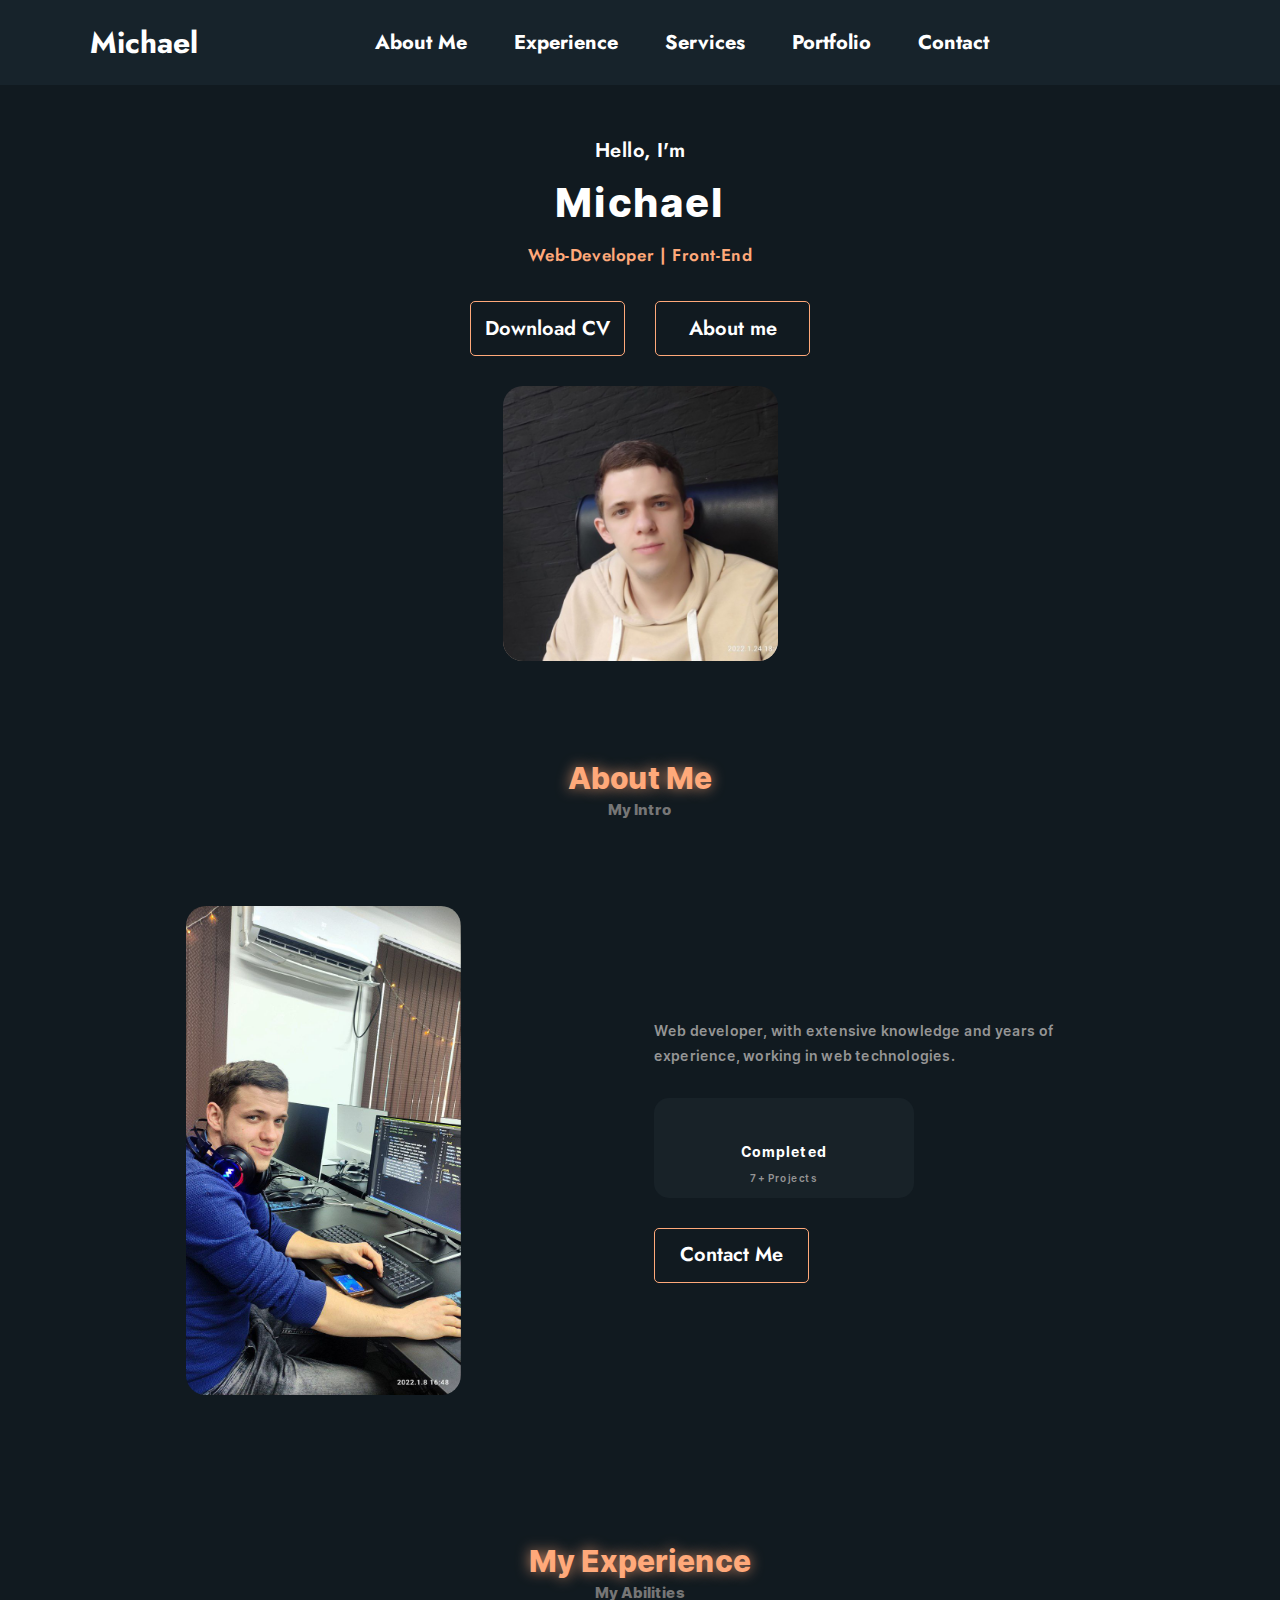
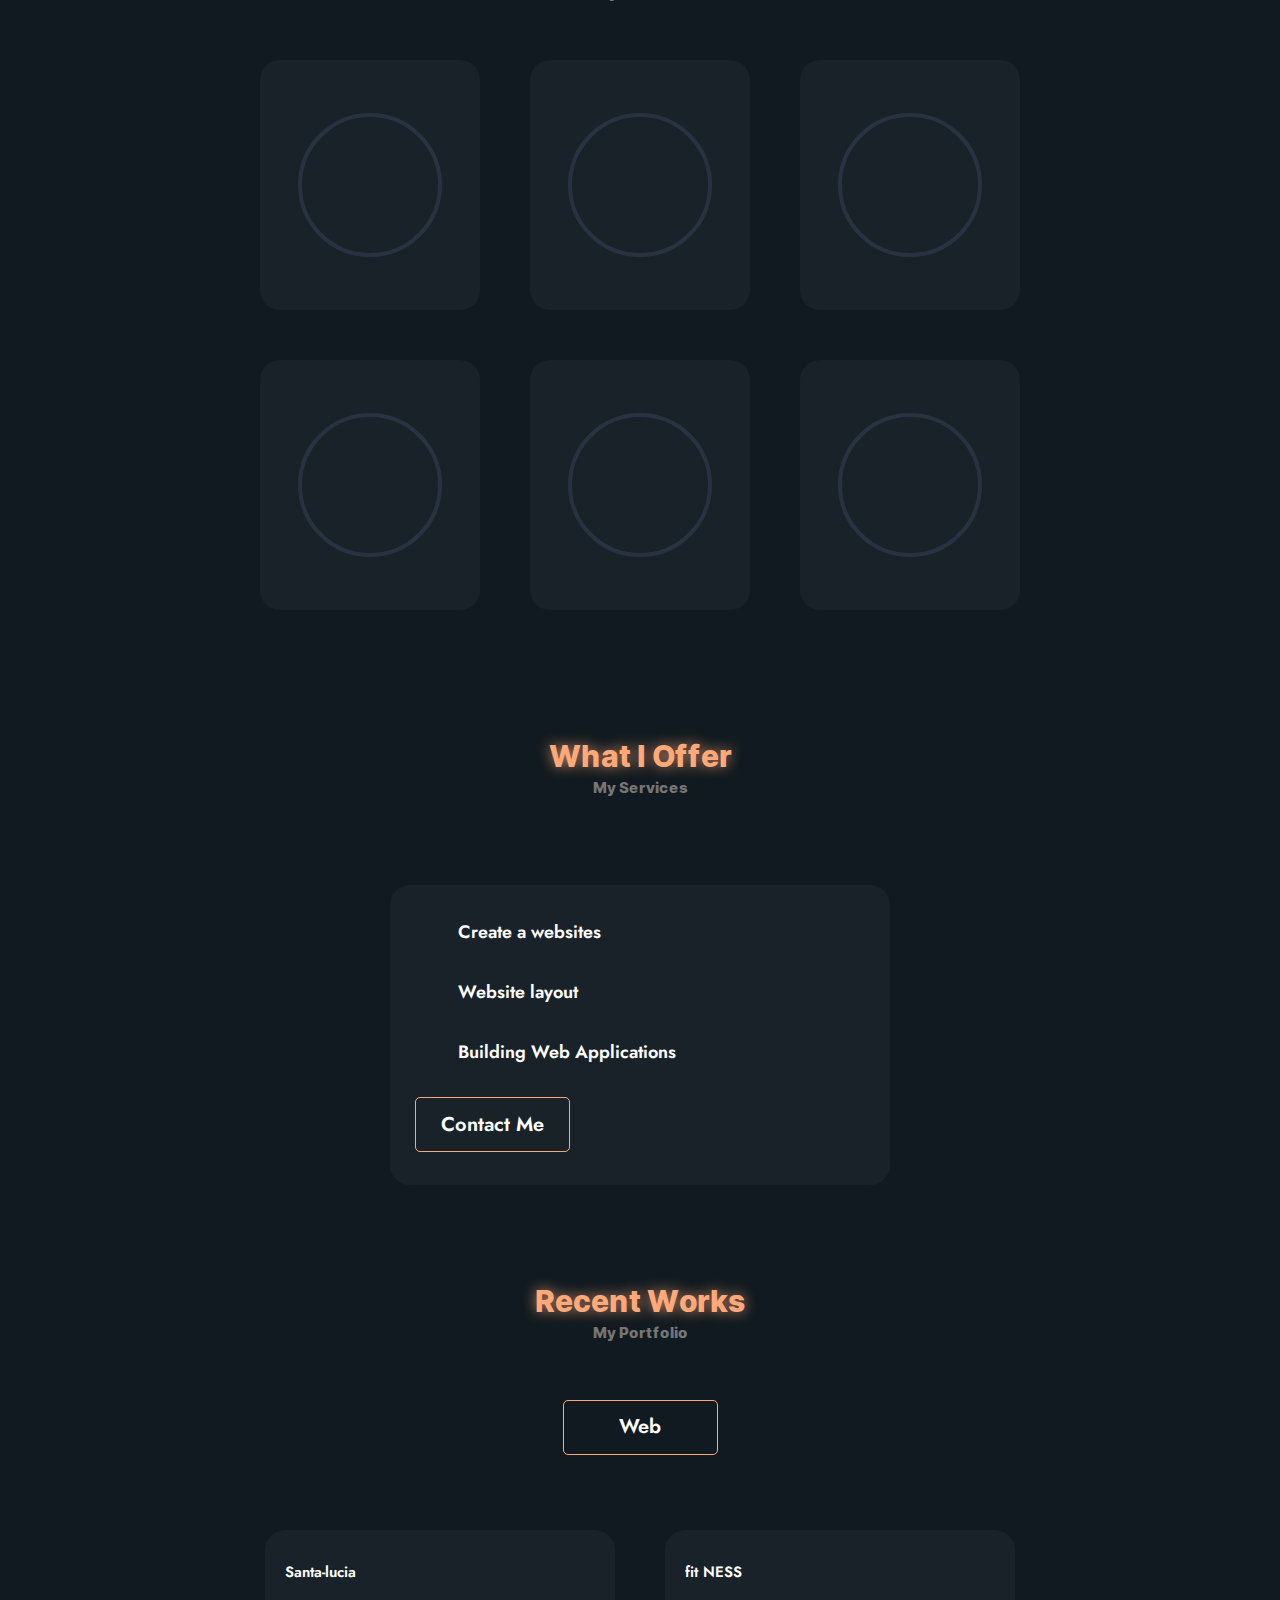
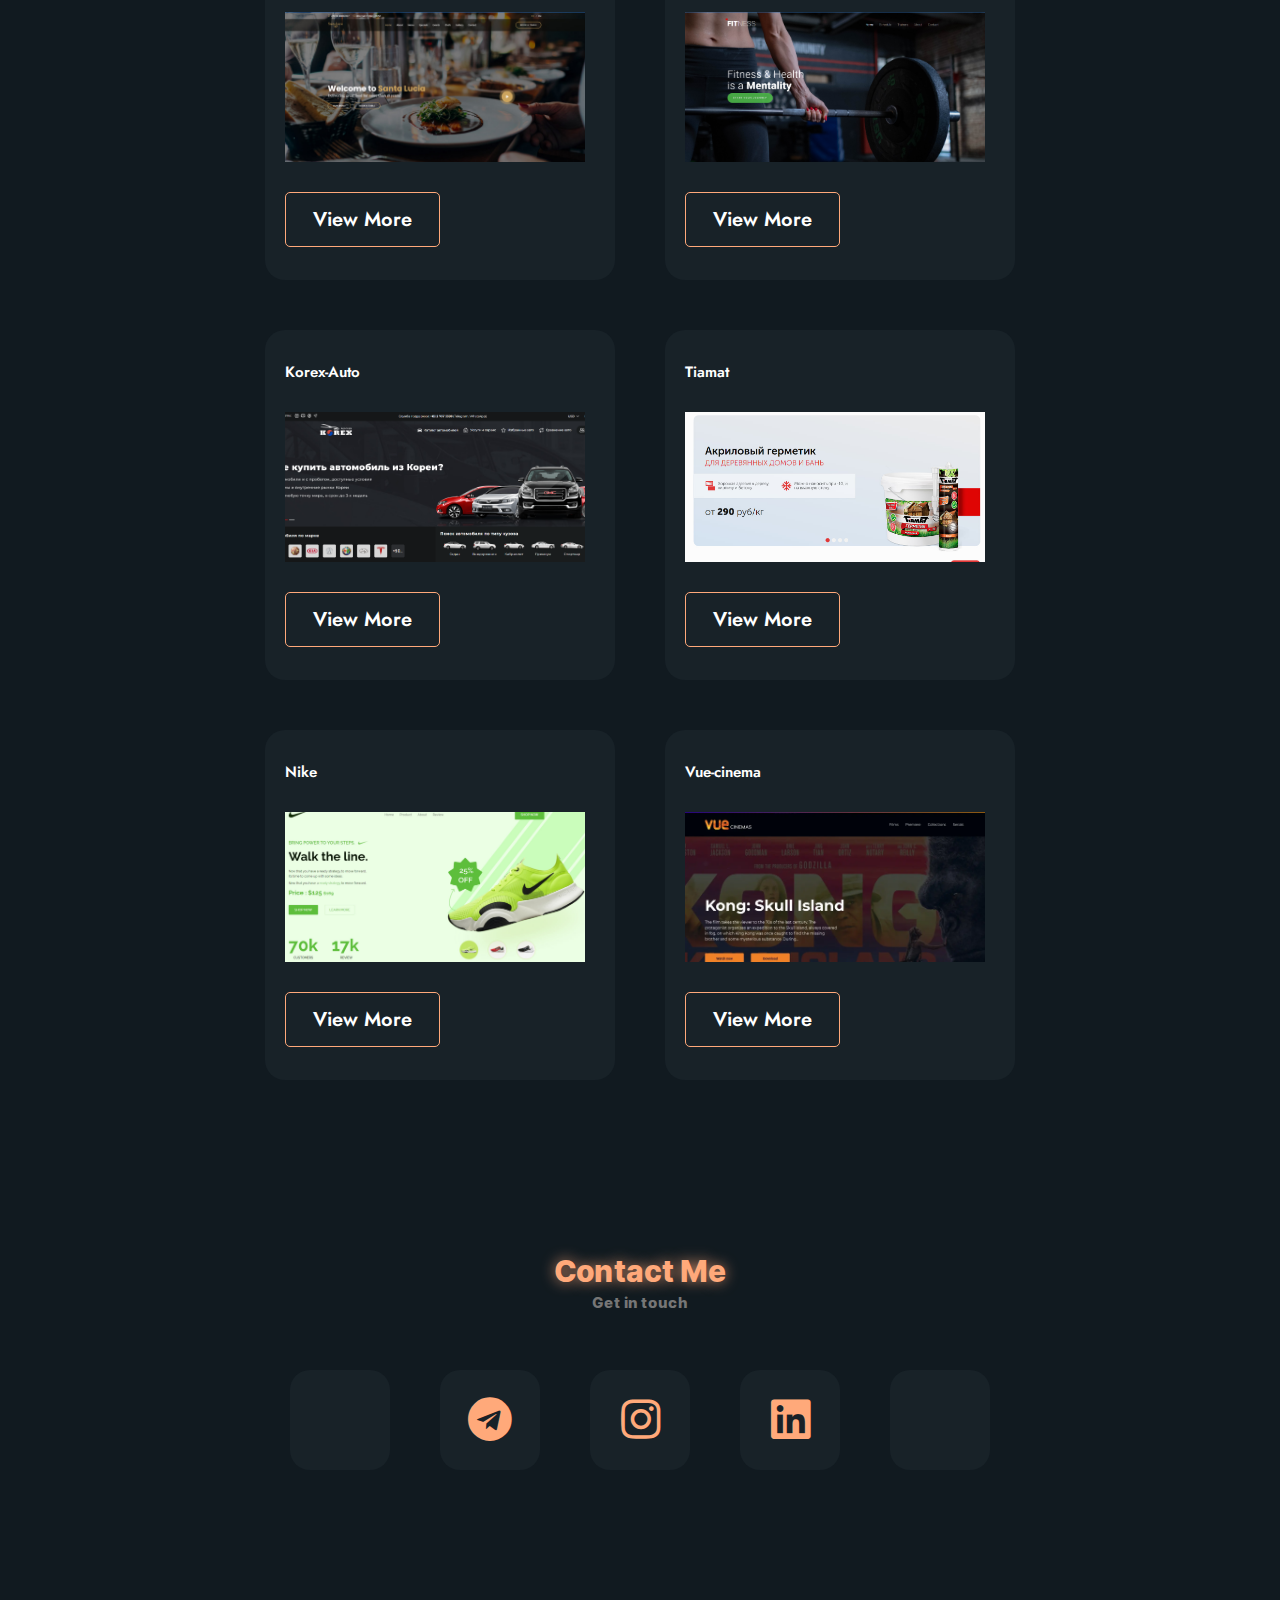
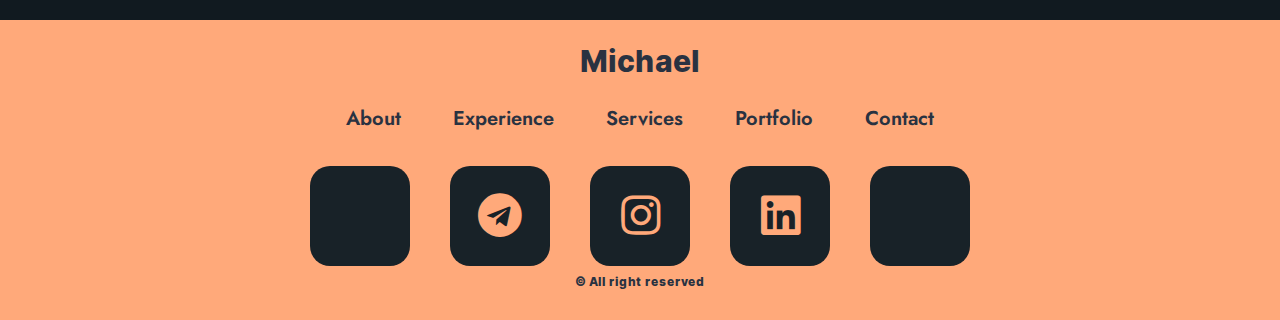
==== index.html @ 7e630e10 "first" ====
<!DOCTYPE html>
<html lang="en">

<head>
  <meta charset="UTF-8">
  <meta http-equiv="X-UA-Compatible" content="IE=edge">
  <meta name="viewport" content="width=device-width, initial-scale=1.0">
  <link rel="stylesheet" href="css/style.min.css?_v=20220903124744">
  <link rel="shortcut icon" href="./img/logo-abm-original.svg" type="image/x-icon">
  <link rel="stylesheet" href="https://pro.fontawesome.com/releases/v5.15.2/css/all.css?_v=20220903124744" />
  <title>Kudaritckiy Mikhail</title>
</head>

<body class="body ">

  <header class="header">
    <div class="header__content">
      <nav class="header__navbar container">
        <a href="#" class="header__logo-link l-name">Michael</a>
        <ul class="header__list">
          <button type="button" class="header__link about-btn">About Me</button>
          <button type="button" class="header__link experience-btn">Experience</button>
          <button type="button" class="header__link services-btn">Services</button>
          <button type="button" class="header__link portfolio-btn">Portfolio</button>
          <button type="button" class="header__link contacts-btn">Contact</button>
        </ul>
        <i class="fal fa-cog header__settings"></i>
      </nav>
      <div class="header__setting-window">
        <div class="header__setting-modal">
          <i class="fal fa-times header__setting-times"></i>
          <h3 class="title__h3">Website Settings</h3>
          <h3 class="title__h3">Language</h3>
          <div class="header__setting-language">
            <a href="./index.html" class="button setting-btn">ENG</a>
            <a href="./pages/ru.html" class="button setting-btn">RUS</a>
          </div>
        </div>
      </div>
    </div>
  </header>


  <main class="main">
    <section class="intro container" id="intro">
      <div class="intro__content">
        <p class="intro__text">Hello, I'm</p>
        <h2 class="intro__title">Michael </h2>
        <p class="intro__subtitle">Web-Developer | Front-End</p>
        <div class="intro__buttons">
          <a download href="#!" class="button">Download CV</a>
          <button class="button about-btn">About me</button>
        </div>
        <div class="intro__img">
          <picture><source srcset="./img/photo.jpg" type="image/webp"><img src="./img/photo.jpg" alt=""></picture>
        </div>
      </div>
    </section>
    <section class="about container" id="about">
      <div class="about__content">
        <div class="title">
          <h3 class="title__h3">About Me</h3>
          <p class="title__p">My Intro</p>
        </div>
        <div class="about__bottom">
          <div class="about__left">
            <picture><source srcset="./img/photo2.jpg" type="image/webp"><img src="./img/me-laptop.webp" alt=""></picture>
          </div>
          <div class="about__right">
            <p class="about__subtitle">
              Web developer, with extensive knowledge and years of experience, working in web technologies.
            </p>
            <div class="about__item">
              <i class="fal fa-briefcase about__icon"></i>
              <p class="about__text">Completed</p>
              <p class="about__text-2">7+ Projects</p>
            </div>
            <button class="button contacts-btn">Contact Me</button>
          </div>
        </div>
      </div>
    </section>
    <section class="experience container" id="experience">
      <div class="experience__content">
        <div class="title">
          <h3 class="title__h3">My Experience</h3>
          <p class="title__p">My Abilities</p>
        </div>
        <div class="experience__progressbar">
          <div class="experience__card">
            <div class="experience__procent-loading">
              <svg class="experience__procent-loading-svg">
                <circle cx="70" cy="70" r="70"></circle>
              </svg>
            </div>
            <div class="experience__procent" style="--num:90">
              <div class="experience__procent-dot"></div>
              <svg class="experience__procent-svg">
                <circle cx="70" cy="70" r="70"></circle>
                <circle cx="70" cy="70" r="70"></circle>
              </svg>
              <div class="experience__procent-num">
                <h3>95<span>%</span></h3>
                <p>HTML</p>
              </div>
            </div>
          </div>
          <div class="experience__card">
            <div class="experience__procent-loading">
              <svg class="experience__procent-loading-svg">
                <circle cx="70" cy="70" r="70"></circle>
              </svg>
            </div>
            <div class="experience__procent" style="--num:70">
              <div class="experience__procent-dot"></div>
              <svg class="experience__procent-svg">
                <circle cx="70" cy="70" r="70"></circle>
                <circle cx="70" cy="70" r="70"></circle>
              </svg>
              <div class="experience__procent-num">
                <h3>80<span>%</span></h3>
                <p>CSS</p>
              </div>
            </div>
          </div>
          <div class="experience__card">
            <div class="experience__procent-loading">
              <svg class="experience__procent-loading-svg">
                <circle cx="70" cy="70" r="70"></circle>
              </svg>
            </div>
            <div class="experience__procent" style="--num:60">
              <div class="experience__procent-dot"></div>
              <svg class="experience__procent-svg">
                <circle cx="70" cy="70" r="70"></circle>
                <circle cx="70" cy="70" r="70"></circle>
              </svg>
              <div class="experience__procent-num">
                <h3>75<span>%</span></h3>
                <p>JS</p>
              </div>
            </div>
          </div>
          <div class="experience__card">
            <div class="experience__procent-loading">
              <svg class="experience__procent-loading-svg">
                <circle cx="70" cy="70" r="70"></circle>
              </svg>
            </div>
            <div class="experience__procent" style="--num:60">
              <div class="experience__procent-dot"></div>
              <svg class="experience__procent-svg">
                <circle cx="70" cy="70" r="70"></circle>
                <circle cx="70" cy="70" r="70"></circle>
              </svg>
              <div class="experience__procent-num">
                <h3>85<span>%</span></h3>
                <p>GIT</p>
              </div>
            </div>
          </div>
          <div class="experience__card">
            <div class="experience__procent-loading">
              <svg class="experience__procent-loading-svg">
                <circle cx="70" cy="70" r="70"></circle>
              </svg>
            </div>
            <div class="experience__procent" style="--num:70">
              <div class="experience__procent-dot"></div>
              <svg class="experience__procent-svg">
                <circle cx="70" cy="70" r="70"></circle>
                <circle cx="70" cy="70" r="70"></circle>
              </svg>
              <div class="experience__procent-num">
                <h3>80<span>%</span></h3>
                <p>SASS</p>
              </div>
            </div>
          </div>
          <div class="experience__card">
            <div class="experience__procent-loading">
              <svg class="experience__procent-loading-svg">
                <circle cx="70" cy="70" r="70"></circle>
              </svg>
            </div>
            <div class="experience__procent" style="--num:60">
              <div class="experience__procent-dot"></div>
              <svg class="experience__procent-svg">
                <circle cx="70" cy="70" r="70"></circle>
                <circle cx="70" cy="70" r="70"></circle>
              </svg>
              <div class="experience__procent-num">
                <h3>70<span>%</span></h3>
                <p>VUE</p>
              </div>
            </div>
          </div>
        </div>
      </div>
    </section>
    <section class="offer container" id="offer">
      <div class="offer__content">
        <div class="title">
          <h3 class="title__h3">What I Offer</h3>
          <p class="title__p">My Services</p>
        </div>
        <div class="offer__item">
          <ul class="offer__item-link">
            <li class="offer__item-list">
              <i class="fal fa-check-double offer__item-icon"></i>
              <h3 class="offer__item-h3">Create a websites</h3>
            </li>
            <li class="offer__item-list">
              <i class="fal fa-check-double offer__item-icon"></i>
              <h3 class="offer__item-h3">Website layout</h3>
            </li>
            <li class="offer__item-list">
              <i class="fal fa-check-double offer__item-icon"></i>
              <h3 class="offer__item-h3">Building Web Applications</h3>
            </li>
          </ul>

          <button class="button contacts-btn">Contact Me</button>
        </div>
      </div>
    </section>
    <section class="portfolio container" id="portfolio">
      <div class="portfolio__content">
        <div class="title">
          <h3 class="title__h3">Recent Works</h3>
          <p class="title__p">My Portfolio</p>
        </div>
        <div class="portfolio__tab">
          <ul class="portfolio__tab-link">
            <li>
              <button type="button" class="portfolio__tab-web button">Web</button>
            </li>
          </ul>
        </div>
        <div class="portfolio__sectoion">
          <div class="portfolio__web">
            <div class="portfolio__item">
              <h3 class="portfolio__item-h3">Santa-lucia</h3>
              <picture><source srcset="./img/santa-lucia.jpg" type="image/webp"><img src="./img/santa-lucia.jpg" alt="" class="portfolio__item-img"></picture>
              <a href="https://microman92.github.io/Santa-Lucia/" target="_blank" class="button">View More</a>
            </div>
            <div class="portfolio__item">
              <h3 class="portfolio__item-h3">fit NESS</h3>
              <picture><source srcset="./img/fitnes.png" type="image/webp"><img src="./img/fitnes.png" alt="" class="portfolio__item-img"></picture>
              <a href="https://microman92.github.io/fit-nEss/" target="_blank" class="button">View More</a>
            </div>
            <div class="portfolio__item">
              <h3 class="portfolio__item-h3">Korex-Auto</h3>
              <picture><source srcset="./img/auto.png" type="image/webp"><img src="./img/auto.png" alt="" class="portfolio__item-img"></picture>
              <a href="https://microman92.github.io/Korex-Auto/" target="_blank" class="button">View More</a>
            </div>
            <div class="portfolio__item">
              <h3 class="portfolio__item-h3">Tiamat</h3>
              <picture><source srcset="./img/tiamat.jpg" type="image/webp"><img src="./img/tiamat.jpg" alt="" class="portfolio__item-img"></picture>
              <a href="https://microman92.github.io/Tiamat/" target="_blank" class="button">View More</a>
            </div>
            <div class="portfolio__item">
              <h3 class="portfolio__item-h3">Nike</h3>
              <picture><source srcset="./img/nike.jpg" type="image/webp"><img src="./img/nike.jpg" alt="" class="portfolio__item-img"></picture>
              <a href="https://microman92.github.io/nike-shoes/" target="_blank" class="button">View More</a>
            </div>
            <div class="portfolio__item">
              <h3 class="portfolio__item-h3">Vue-cinema</h3>
              <picture><source srcset="./img/vue-cinema.webp" type="image/webp"><img src="./img/vue-cinema.jpg" alt="" class="portfolio__item-img"></picture>
              <a href="https://microman92.github.io/vueee-cinemaaa/#!" target="_blank" class="button">View More</a>
            </div>
          </div>

        </div>
      </div>
    </section>
    <section class="contacts container" id="contacts">
      <div class="contacts__content">
        <div class="title">
          <h3 class="title__h3">Contact Me </h3>
          <p class="title__p">Get in touch</p>
        </div>
      </div>
      <div class="contacts__items">
        <a href="tel:+998331131333" class="contacts__item">
          <i class="fal fa-phone-alt"></i>
        </a>
        <a href="https://t.me/justFront" target="_blank" class="contacts__item">
          <i class="fab fa-telegram"></i>
        </a>
        <a href="https://www.instagram.com/m1cro_man/" target="_blank" class="contacts__item">
          <i class="fab fa-instagram"></i>
        </a>
        <a href="#!" target="_blank" class="contacts__item">
          <i class="fab fa-linkedin"></i>
        </a>
        <a href="mailto:goody-man@bk.ru" target="_blank" class="contacts__item">
          <i class="fal fa-envelope"></i>
        </a>
      </div>
    </section>
  </main>

  <footer class="footer">
    <div class="footer__content container">
      <h3 class="footer__title">Michael</h3>
      <ul class="footer__list">
        <button type="button" class="footer__link about-btn">About</button>
        <button type="button" class="footer__link experience-btn">Experience</button>
        <button type="button" class="footer__link services-btn">Services</button>
        <button type="button" class="footer__link portfolio-btn">Portfolio</button>
        <button type="button" class="footer__link contacts-btn">Contact</button>
      </ul>
      <div class="footer__items">
        <a href="tel:+998331131333" class="contacts__item">
          <i class="fal fa-phone-alt"></i>
        </a>
        <a href="https://t.me/justFront" target="_blank" class="contacts__item">
          <i class="fab fa-telegram"></i>
        </a>
        <a href="https://www.instagram.com/m1cro_man/" target="_blank" class="contacts__item">
          <i class="fab fa-instagram"></i>
        </a>
        <a href="#!" target="_blank" class="contacts__item">
          <i class="fab fa-linkedin"></i>
        </a>
        <a href="mailto:goody-man@bk.ru" target="_blank" class="contacts__item">
          <i class="fal fa-envelope"></i>
        </a>
      </div>
      <p class="footer__creator">© All right reserved</p>
    </div>
  </footer>















  <script src="js/app.min.js?_v=20220903124744"></script>
</body>

</html>
---- css/style.min.css ----
@font-face {
    font-family : Inter;
    font-display: spaw;
    src         : url(../fonts/Inter-Bold.woff2) format("woff2"), url(../fonts/Inter-Bold.woff) format("woff");
    font-weight : 700;
    font-style  : normal
}

@font-face {
    font-family : Inter;
    font-display: spaw;
    src         : url(../fonts/Inter-Medium.woff2) format("woff2"), url(../fonts/Inter-Medium.woff) format("woff");
    font-weight : 500;
    font-style  : normal
}

@font-face {
    font-family : Inter;
    font-display: spaw;
    src         : url(../fonts/Inter-SemiBold.woff2) format("woff2"), url(../fonts/Inter-SemiBold.woff) format("woff");
    font-weight : 600;
    font-style  : normal
}

@font-face {
    font-family : Inter;
    font-display: spaw;
    src         : url(../fonts/Inter-ExtraBold.woff2) format("woff2"), url(../fonts/Inter-ExtraBold.woff) format("woff");
    font-weight : 800;
    font-style  : normal
}

@font-face {
    font-family : Jost;
    font-display: spaw;
    src         : url(../fonts/Jost-SemiBold.woff2) format("woff2"), url(../fonts/Jost-SemiBold.woff) format("woff");
    font-weight : 600;
    font-style  : normal
}

@font-face {
    font-family : Jost;
    font-display: spaw;
    src         : url(../fonts/Jost-Bold.woff2) format("woff2"), url(../fonts/Jost-Bold.woff) format("woff");
    font-weight : 700;
    font-style  : normal
}

@font-face {
    font-family : SF Pro Text;
    font-display: spaw;
    src         : url("../fonts/SF Pro Text-Semibold.woff2") format("woff2"), url("../fonts/SF Pro Text-Semibold.woff") format("woff");
    font-weight : 600;
    font-style  : normal
}

a,
abbr,
acronym,
address,
applet,
article,
aside,
audio,
b,
big,
blockquote,
body,
canvas,
caption,
center,
cite,
code,
dd,
del,
details,
dfn,
div,
dl,
dt,
em,
embed,
fieldset,
figcaption,
figure,
footer,
form,
h1,
h2,
h3,
h4,
h5,
h6,
header,
hgroup,
html,
i,
iframe,
img,
ins,
kbd,
label,
legend,
li,
mark,
menu,
nav,
object,
ol,
output,
p,
pre,
q,
ruby,
s,
samp,
section,
small,
span,
strike,
strong,
sub,
summary,
sup,
table,
tbody,
td,
tfoot,
th,
thead,
time,
tr,
tt,
u,
ul,
var,
video {
    margin        : 0;
    padding       : 0;
    font-size     : 100%;
    vertical-align: baseline
}

a {
    text-decoration: none
}

a:active,
a:hover {
    outline: 0
}

li,
ul {
    list-style-type: none;
    margin         : 0;
    padding        : 0
}

h1,
h2,
h3,
h4,
h5,
h6 {
    font-size  : 100%;
    font-weight: 400
}

html {
    -webkit-box-sizing: border-box;
    box-sizing        : border-box
}

*,
:after,
:before {
    -webkit-box-sizing: border-box;
    box-sizing        : border-box
}

:focus {
    outline: 0
}

audio,
img,
video {
    max-width: 100%;
    height   : auto
}

audio,
canvas,
iframe,
img,
svg,
video {
    vertical-align: middle
}

iframe {
    border: 0
}

textarea {
    resize            : none;
    overflow          : auto;
    vertical-align    : top;
    box-shadow        : none;
    -webkit-box-shadow: none;
    -moz-box-shadow   : none
}

button,
input,
select,
textarea {
    outline  : 0;
    border   : none;
    font-size: 100%;
    margin   : 0
}

button,
input {
    line-height: normal
}

table {
    border-collapse: collapse;
    border-spacing : 0
}

td,
th {
    padding   : 0;
    text-align: left
}

.container {
    max-width: 1130px;
    width    : 100%;
    margin   : 0 auto;
    padding  : 0 15px
}

body {
    background: #111a20
}

.header__content {
    background: #17232b;
    height    : 85px;
    display   : -webkit-box;
    display   : -ms-flexbox;
    display   : flex;
    position  : relative
}

.header__navbar {
    display          : -webkit-box;
    display          : -ms-flexbox;
    display          : flex;
    -webkit-box-align: center;
    -ms-flex-align   : center;
    align-items      : center;
    -webkit-box-pack : justify;
    -ms-flex-pack    : justify;
    justify-content  : space-between
}

.header__logo-link {
    font-family: Jost;
    font-style : normal;
    font-weight: 700;
    font-size  : 30px;
    line-height: 32px;
    color      : #fff
}

.header__list {
    display          : -webkit-box;
    display          : -ms-flexbox;
    display          : flex;
    -webkit-box-align: center;
    -ms-flex-align   : center;
    align-items      : center;
    -webkit-box-pack : center;
    -ms-flex-pack    : center;
    justify-content  : center;
    gap              : 35px
}

.header__link {
    font-family: Jost;
    font-style : normal;
    font-weight: 700;
    font-size  : 20px;
    line-height: 32px;
    color      : #fff
}

.header__link:hover {
    color: #ffa97a
}

.header__settings {
    font-size: 30px;
    color    : #fff;
    cursor   : pointer
}

.header__settings:hover {
    color            : #ffa97a;
    -webkit-transform: rotate(360deg);
    -ms-transform    : rotate(360deg);
    transform        : rotate(360deg)
}

.header__setting-window {
    width                  : 100%;
    height                 : 100vh;
    position               : absolute;
    top                    : -2000px;
    left                   : 0;
    -webkit-backdrop-filter: blur(5px);
    backdrop-filter        : blur(5px);
    gap                    : 40px;
    z-index                : 90;
    display                : -webkit-box;
    display                : -ms-flexbox;
    display                : flex;
    -webkit-box-align      : center;
    -ms-flex-align         : center;
    align-items            : center;
    -webkit-box-pack       : center;
    -ms-flex-pack          : center;
    justify-content        : center;
    overflow               : hidden;
    -webkit-transition     : .3s linear;
    -o-transition          : .3s linear;
    transition             : .3s linear
}

.header__setting-modal {
    width                : 700px;
    height               : 500px;
    border-radius        : 30px;
    background           : #17232b;
    display              : -webkit-box;
    display              : -ms-flexbox;
    display              : flex;
    -webkit-box-align    : center;
    -ms-flex-align       : center;
    align-items          : center;
    -webkit-box-pack     : center;
    -ms-flex-pack        : center;
    justify-content      : center;
    -webkit-box-orient   : vertical;
    -webkit-box-direction: normal;
    -ms-flex-direction   : column;
    flex-direction       : column;
    gap                  : 50px;
    position             : relative
}

.header__setting-language {
    display          : -webkit-box;
    display          : -ms-flexbox;
    display          : flex;
    -webkit-box-align: center;
    -ms-flex-align   : center;
    align-items      : center;
    -webkit-box-pack : center;
    -ms-flex-pack    : center;
    justify-content  : center;
    gap              : 30px
}

.header__setting-theme {
    display          : -webkit-box;
    display          : -ms-flexbox;
    display          : flex;
    -webkit-box-align: center;
    -ms-flex-align   : center;
    align-items      : center;
    -webkit-box-pack : center;
    -ms-flex-pack    : center;
    justify-content  : center;
    gap              : 30px
}

.header__setting-times {
    position          : absolute;
    top               : 30px;
    right             : 30px;
    font-size         : 34px;
    color             : #fff;
    -webkit-transition: .2s linear;
    -o-transition     : .2s linear;
    transition        : .2s linear
}

.header__setting-times:hover {
    color            : #ffa97a;
    -webkit-transform: rotate(90deg);
    -ms-transform    : rotate(90deg);
    transform        : rotate(90deg)
}

.header .setting-btn {
    background: 0 0
}

.header .active-modal {
    top               : 0;
    -webkit-transition: .3s linear;
    -o-transition     : .3s linear;
    transition        : .3s linear
}

.intro__content {
    display              : -webkit-box;
    display              : -ms-flexbox;
    display              : flex;
    -webkit-box-align    : center;
    -ms-flex-align       : center;
    align-items          : center;
    -webkit-box-pack     : center;
    -ms-flex-pack        : center;
    justify-content      : center;
    -webkit-box-orient   : vertical;
    -webkit-box-direction: normal;
    -ms-flex-direction   : column;
    flex-direction       : column;
    margin-top           : 50px
}

.intro__text {
    font-family   : Jost;
    font-style    : normal;
    font-weight   : 600;
    font-size     : 20px;
    line-height   : 32px;
    letter-spacing: .4px;
    color         : #fff;
    margin-bottom : 20px
}

.intro__title {
    font-family   : Inter;
    font-style    : normal;
    font-weight   : 800;
    font-size     : 40px;
    line-height   : 32px;
    letter-spacing: 2.2px;
    color         : #fff;
    margin-bottom : 20px
}

.intro__subtitle {
    font-family   : Jost;
    font-style    : normal;
    font-weight   : 600;
    font-size     : 17px;
    line-height   : 32px;
    letter-spacing: .6px;
    color         : #ffa97a;
    margin-bottom : 30px
}

.intro__buttons {
    display          : -webkit-box;
    display          : -ms-flexbox;
    display          : flex;
    -webkit-box-align: center;
    -ms-flex-align   : center;
    align-items      : center;
    -webkit-box-pack : center;
    -ms-flex-pack    : center;
    justify-content  : center;
    gap              : 30px
}

.intro__img {
    margin-top   : 30px;
    margin-bottom: 100px;
    width        : 275px;
    height       : 275px;
    border-radius: 70px 70px 20px 20px;
    background   : -o-linear-gradient(270.08deg, #ffa97a .07%, rgba(248, 242, 244, .5) 134.98%);
    background   : linear-gradient(179.92deg, #ffa97a .07%, rgba(248, 242, 244, .5) 134.98%)
}

.intro__img img {
    border-radius: 20px;
}

.about__content {
    display              : -webkit-box;
    display              : -ms-flexbox;
    display              : flex;
    -webkit-box-align    : center;
    -ms-flex-align       : center;
    align-items          : center;
    -webkit-box-pack     : center;
    -ms-flex-pack        : center;
    justify-content      : center;
    -webkit-box-orient   : vertical;
    -webkit-box-direction: normal;
    -ms-flex-direction   : column;
    flex-direction       : column;
    margin-bottom        : 150px
}

.about__bottom {
    display          : -webkit-box;
    display          : -ms-flexbox;
    display          : flex;
    -webkit-box-align: center;
    -ms-flex-align   : center;
    align-items      : center;
    -ms-flex-pack    : distribute;
    justify-content  : space-around;
    width            : 100%;
    margin-top       : 80px;
    height           : 100%;
}

@-webkit-keyframes opacityBot {
    0% {
        opacity: 0
    }

    50% {
        opacity: .5
    }

    100% {
        opacity: 1
    }
}

@keyframes opacityBot {
    0% {
        opacity: 0
    }

    50% {
        opacity: .5
    }

    100% {
        opacity: 1
    }
}

.about__left {
    width        : 275px;
    height       : 100%;
    background   : -o-linear-gradient(270.08deg, #ffa97a .07%, rgba(248, 242, 244, .5) 134.98%);
    background   : linear-gradient(179.92deg, #ffa97a .07%, rgba(248, 242, 244, .5) 134.98%);
    border-radius: 30px
}

.about__left img {
    border-radius: 20px;
    width        : 100%;
    height       : 100%;
}

.about__right {
    width                : 440px;
    display              : -webkit-box;
    display              : -ms-flexbox;
    display              : flex;
    -webkit-box-align    : start;
    -ms-flex-align       : start;
    align-items          : flex-start;
    -webkit-box-pack     : center;
    -ms-flex-pack        : center;
    justify-content      : center;
    -webkit-box-orient   : vertical;
    -webkit-box-direction: normal;
    -ms-flex-direction   : column;
    flex-direction       : column
}

.about__subtitle {
    font-family   : Inter;
    font-style    : normal;
    font-weight   : 600;
    font-size     : 14px;
    line-height   : 25px;
    letter-spacing: .2px;
    color         : #959595
}

.about__item {
    width                : 260px;
    height               : 100px;
    background           : #182228;
    border-radius        : 15px;
    display              : -webkit-box;
    display              : -ms-flexbox;
    display              : flex;
    -webkit-box-align    : center;
    -ms-flex-align       : center;
    align-items          : center;
    -webkit-box-pack     : center;
    -ms-flex-pack        : center;
    justify-content      : center;
    -webkit-box-orient   : vertical;
    -webkit-box-direction: normal;
    -ms-flex-direction   : column;
    flex-direction       : column;
    margin               : 30px 0;
}

.about__icon {
    font-size    : 25px;
    color        : #ffa97a;
    margin-bottom: 9px
}

.about__text {
    font-family   : Inter;
    font-style    : normal;
    font-weight   : 700;
    font-size     : 14px;
    line-height   : 20px;
    letter-spacing: .6px;
    color         : #fff;
    margin-bottom : 6px
}

.about__text-2 {
    font-family   : Inter;
    font-style    : normal;
    font-weight   : 600;
    font-size     : 10px;
    line-height   : 20px;
    letter-spacing: .6px;
    color         : #959595
}

.experience__content {
    display              : -webkit-box;
    display              : -ms-flexbox;
    display              : flex;
    -webkit-box-align    : center;
    -ms-flex-align       : center;
    align-items          : center;
    -webkit-box-pack     : center;
    -ms-flex-pack        : center;
    justify-content      : center;
    -webkit-box-orient   : vertical;
    -webkit-box-direction: normal;
    -ms-flex-direction   : column;
    flex-direction       : column;
    margin-bottom        : 80px
}

.experience__progressbar {
    display          : -webkit-box;
    display          : -ms-flexbox;
    display          : flex;
    -webkit-box-align: center;
    -ms-flex-align   : center;
    align-items      : center;
    -webkit-box-pack : center;
    -ms-flex-pack    : center;
    justify-content  : center;
    -ms-flex-wrap    : wrap;
    flex-wrap        : wrap;
    padding          : 50px;
    gap              : 50px
}

.experience__card {
    width            : 220px;
    height           : 250px;
    border-radius    : 20px;
    background       : #182228;
    display          : -webkit-box;
    display          : -ms-flexbox;
    display          : flex;
    -webkit-box-align: center;
    -ms-flex-align   : center;
    align-items      : center;
    -webkit-box-pack : center;
    -ms-flex-pack    : center;
    justify-content  : center
}

.experience__procent {
    width            : 150px;
    height           : 150px;
    position         : relative;
    display          : none;
    -webkit-animation: opacityPr 1s linear forwards;
    animation        : opacityPr 1s linear forwards
}

.experience__procent-svg {
    width            : 150px;
    height           : 150px;
    position         : relative;
    -webkit-transform: rotate(270deg);
    -ms-transform    : rotate(270deg);
    transform        : rotate(270deg)
}

.experience__procent-svg circle {
    width            : 100%;
    height           : 100%;
    fill             : transparent;
    stroke-width     : 3px;
    stroke           : #293241;
    -webkit-transform: translate(5px, 5px);
    -ms-transform    : translate(5px, 5px);
    transform        : translate(5px, 5px)
}

.experience__procent-svg circle:nth-child(2) {
    stroke                 : #ffa97a;
    stroke-dasharray       : 440px;
    stroke-dashoffset      : calc(440 - 440 * var(--num)/ 100);
    opacity                : 0;
    -webkit-animation      : animCircle 3s linear forwards;
    animation              : animCircle 3s linear forwards;
    -webkit-animation-delay: 2s;
    animation-delay        : 2s
}

@-webkit-keyframes animCircle {
    0% {
        opacity: 0
    }

    100% {
        opacity: 1
    }
}

@keyframes animCircle {
    0% {
        opacity: 0
    }

    100% {
        opacity: 1
    }
}

.experience__procent-dot {
    position         : absolute;
    inset            : 5px;
    z-index          : 10;
    -webkit-transform: rotate(calc(3.6deg * var(--num)));
    -ms-transform    : rotate(calc(3.6deg * var(--num)));
    transform        : rotate(calc(3.6deg * var(--num)));
    -webkit-animation: animDot 2s linear forwards;
    animation        : animDot 2s linear forwards
}

@-webkit-keyframes animDot {
    0% {
        -webkit-transform: rotate(0);
        transform        : rotate(0)
    }

    100% {
        -webkit-transform: rotate(calc(3.6deg * var(--num)));
        transform        : rotate(calc(3.6deg * var(--num)))
    }
}

@keyframes animDot {
    0% {
        -webkit-transform: rotate(0);
        transform        : rotate(0)
    }

    100% {
        -webkit-transform: rotate(calc(3.6deg * var(--num)));
        transform        : rotate(calc(3.6deg * var(--num)))
    }
}

.experience__procent-dot::before {
    content           : "";
    position          : absolute;
    top               : -7px;
    left              : 50%;
    border-radius     : 50%;
    -webkit-transform : translateX(-50%);
    -ms-transform     : translateX(-50%);
    transform         : translateX(-50%);
    width             : 15px;
    height            : 15px;
    background        : #ffa97a;
    -webkit-box-shadow: 0 0 10px #ffa97a, 0 0 30px #ffa97a;
    box-shadow        : 0 0 10px #ffa97a, 0 0 30px #ffa97a
}

.experience__procent-num {
    position               : absolute;
    inset                  : 0;
    display                : -webkit-box;
    display                : -ms-flexbox;
    display                : flex;
    -webkit-box-align      : center;
    -ms-flex-align         : center;
    align-items            : center;
    -webkit-box-pack       : center;
    -ms-flex-pack          : center;
    justify-content        : center;
    -webkit-box-orient     : vertical;
    -webkit-box-direction  : normal;
    -ms-flex-direction     : column;
    flex-direction         : column;
    gap                    : 20px;
    opacity                : 0;
    -webkit-animation      : animCircle 1s linear forwards;
    animation              : animCircle 1s linear forwards;
    -webkit-animation-delay: 2s;
    animation-delay        : 2s
}

.experience__procent-num h3 {
    display          : -webkit-box;
    display          : -ms-flexbox;
    display          : flex;
    -webkit-box-align: center;
    -ms-flex-align   : center;
    align-items      : center;
    -webkit-box-pack : center;
    -ms-flex-pack    : center;
    justify-content  : center;
    font-family      : Inter;
    font-style       : normal;
    font-weight      : 700;
    font-size        : 25px;
    line-height      : 20px;
    letter-spacing   : .6px;
    color            : #fff
}

.experience__procent-num h3 span {
    font-size  : 13px;
    text-align : center;
    font-weight: 400
}

.experience__procent-num p {
    font-family   : Inter;
    font-style    : normal;
    font-weight   : 700;
    font-size     : 25px;
    line-height   : 20px;
    letter-spacing: .6px;
    color         : #ffa97a
}

@-webkit-keyframes opacityPr {
    0% {
        opacity: 0
    }

    50% {
        opacity: .5
    }

    100% {
        opacity: 1
    }
}

@keyframes opacityPr {
    0% {
        opacity: 0
    }

    50% {
        opacity: .5
    }

    100% {
        opacity: 1
    }
}

.experience__procent-loading {
    width            : 150px;
    height           : 150px;
    position         : relative;
    display          : -webkit-box;
    display          : -ms-flexbox;
    display          : flex;
    -webkit-animation: animOp 1s linear forwards;
    animation        : animOp 1s linear forwards
}

.experience__procent-loading-svg {
    width            : 150px;
    height           : 150px;
    position         : relative;
    -webkit-transform: rotate(270deg);
    -ms-transform    : rotate(270deg);
    transform        : rotate(270deg)
}

.experience__procent-loading-svg circle {
    width            : 100%;
    height           : 100%;
    fill             : transparent;
    stroke-width     : 4px;
    stroke           : #293241;
    -webkit-transform: translate(5px, 5px);
    -ms-transform    : translate(5px, 5px);
    transform        : translate(5px, 5px)
}

@-webkit-keyframes animOp {
    0% {
        opacity: 1
    }

    50% {
        opacity: .5
    }

    100% {
        opacity: 0
    }
}

@keyframes animOp {
    0% {
        opacity: 1
    }

    50% {
        opacity: .5
    }

    100% {
        opacity: 0
    }
}

.offer__content {
    display              : -webkit-box;
    display              : -ms-flexbox;
    display              : flex;
    -webkit-box-align    : center;
    -ms-flex-align       : center;
    align-items          : center;
    -webkit-box-pack     : center;
    -ms-flex-pack        : center;
    justify-content      : center;
    -webkit-box-orient   : vertical;
    -webkit-box-direction: normal;
    -ms-flex-direction   : column;
    flex-direction       : column
}

.offer__item {
    display              : -webkit-box;
    display              : -ms-flexbox;
    display              : flex;
    -webkit-box-align    : start;
    -ms-flex-align       : start;
    align-items          : flex-start;
    -webkit-box-pack     : center;
    -ms-flex-pack        : center;
    justify-content      : center;
    -webkit-box-orient   : vertical;
    -webkit-box-direction: normal;
    -ms-flex-direction   : column;
    flex-direction       : column;
    width                : 500px;
    height               : 300px;
    margin-top           : 80px;
    background           : #182228;
    border-radius        : 20px;
    padding              : 25px;
    gap                  : 30px
}

.offer__item-link {
    display              : -webkit-box;
    display              : -ms-flexbox;
    display              : flex;
    -webkit-box-align    : start;
    -ms-flex-align       : start;
    align-items          : flex-start;
    -webkit-box-pack     : center;
    -ms-flex-pack        : center;
    justify-content      : center;
    -webkit-box-orient   : vertical;
    -webkit-box-direction: normal;
    -ms-flex-direction   : column;
    flex-direction       : column;
    gap                  : 30px
}

.offer__item-list {
    display          : -webkit-box;
    display          : -ms-flexbox;
    display          : flex;
    -webkit-box-align: center;
    -ms-flex-align   : center;
    align-items      : center;
    -webkit-box-pack : center;
    -ms-flex-pack    : center;
    justify-content  : center;
    gap              : 20px
}

.offer__item-icon {
    font-size: 30px;
    color    : #ffa97a
}

.offer__item-h3 {
    font-family: Jost;
    font-weight: 400;
    color      : #fff;
    font-size  : 18px
}

.portfolio__content {
    display              : -webkit-box;
    display              : -ms-flexbox;
    display              : flex;
    -webkit-box-align    : center;
    -ms-flex-align       : center;
    align-items          : center;
    -webkit-box-pack     : center;
    -ms-flex-pack        : center;
    justify-content      : center;
    -webkit-box-orient   : vertical;
    -webkit-box-direction: normal;
    -ms-flex-direction   : column;
    flex-direction       : column;
    margin-top           : 100px
}

.portfolio__tab {
    display          : -webkit-box;
    display          : -ms-flexbox;
    display          : flex;
    -webkit-box-align: center;
    -ms-flex-align   : center;
    align-items      : center;
    -webkit-box-pack : center;
    -ms-flex-pack    : center;
    justify-content  : center;
    margin-top       : 50px;
    margin-bottom    : 50px;
}

.portfolio__tab-link {
    display          : -webkit-box;
    display          : -ms-flexbox;
    display          : flex;
    -webkit-box-align: center;
    -ms-flex-align   : center;
    align-items      : center;
    -webkit-box-pack : center;
    -ms-flex-pack    : center;
    justify-content  : center;
    gap              : 50px
}

.portfolio__sectoion {
    position         : relative;
    width            : 750px;
    height           : 1200px;
    display          : -webkit-box;
    display          : -ms-flexbox;
    display          : flex;
    -webkit-box-align: center;
    -ms-flex-align   : center;
    align-items      : center;
    -webkit-box-pack : center;
    -ms-flex-pack    : center;
    justify-content  : center;
    overflow         : hidden
}

.portfolio__web {
    position             : absolute;
    display              : -ms-grid;
    display              : grid;
    -ms-grid-columns     : (350px)[2];
    grid-template-columns: repeat(2, 350px);
    -ms-grid-rows        : (350px)[3];
    grid-template-rows   : repeat(3, 350px);
    gap                  : 50px;
    -webkit-transition   : .5s linear;
    -o-transition        : .5s linear;
    transition           : .5s linear
}

.portfolio__item {
    width                : 100%;
    height               : 100%;
    background           : #182228;
    border-radius        : 20px;
    display              : -webkit-box;
    display              : -ms-flexbox;
    display              : flex;
    -webkit-box-align    : start;
    -ms-flex-align       : start;
    align-items          : flex-start;
    -webkit-box-pack     : center;
    -ms-flex-pack        : center;
    justify-content      : center;
    -webkit-box-orient   : vertical;
    -webkit-box-direction: normal;
    -ms-flex-direction   : column;
    flex-direction       : column;
    gap                  : 30px;
    padding              : 20px
}

.portfolio__item-h3 {
    font-family: Jost;
    font-style : normal;
    font-weight: 600;
    font-size  : 15px;
    line-height: 20px;
    color      : #fff
}

.portfolio__item-img {
    width             : 300px;
    height            : 150px;
    -o-object-fit     : cover;
    object-fit        : cover;
    -o-object-position: center;
    object-position   : center
}

.contacts__content {
    display              : -webkit-box;
    display              : -ms-flexbox;
    display              : flex;
    -webkit-box-align    : center;
    -ms-flex-align       : center;
    align-items          : center;
    -webkit-box-pack     : center;
    -ms-flex-pack        : center;
    justify-content      : center;
    -webkit-box-orient   : vertical;
    -webkit-box-direction: normal;
    -ms-flex-direction   : column;
    flex-direction       : column;
    margin-top           : 150px
}

.contacts__items {
    display          : -webkit-box;
    display          : -ms-flexbox;
    display          : flex;
    -webkit-box-align: center;
    -ms-flex-align   : center;
    align-items      : center;
    -webkit-box-pack : center;
    -ms-flex-pack    : center;
    justify-content  : center;
    gap              : 50px;
    margin-top       : 50px
}

.contacts__item {
    width             : 100px;
    height            : 100px;
    background        : #182228;
    border-radius     : 20px;
    display           : -webkit-box;
    display           : -ms-flexbox;
    display           : flex;
    -webkit-box-align : center;
    -ms-flex-align    : center;
    align-items       : center;
    -webkit-box-pack  : center;
    -ms-flex-pack     : center;
    justify-content   : center;
    -webkit-transition: .2s linear;
    -o-transition     : .2s linear;
    transition        : .2s linear
}

.contacts__item i {
    font-size         : 45px;
    color             : #ffa97a;
    -webkit-transition: .3s linear;
    -o-transition     : .3s linear;
    transition        : .3s linear
}

.contacts__item:hover {
    -webkit-transform: rotate(30deg);
    -ms-transform    : rotate(30deg);
    transform        : rotate(30deg)
}

.contacts__item:hover i {
    color            : #fff;
    -webkit-transform: rotate(-60deg);
    -ms-transform    : rotate(-60deg);
    transform        : rotate(-60deg)
}

button {
    background: 0 0;
    cursor    : pointer
}

.button {
    width             : 155px;
    height            : 55px;
    display           : -webkit-box;
    display           : -ms-flexbox;
    display           : flex;
    -webkit-box-align : center;
    -ms-flex-align    : center;
    align-items       : center;
    -webkit-box-pack  : center;
    -ms-flex-pack     : center;
    justify-content   : center;
    border            : 1px solid #ffa97a;
    border-radius     : 5px;
    font-family       : Jost;
    font-style        : normal;
    font-weight       : 600;
    font-size         : 20px;
    line-height       : 32px;
    color             : #fff;
    -webkit-transition: .2s linear;
    -o-transition     : .2s linear;
    transition        : .2s linear
}

.button:hover {
    background: #ffa97a;
    color     : #293241
}

.title {
    display              : -webkit-box;
    display              : -ms-flexbox;
    display              : flex;
    -webkit-box-align    : center;
    -ms-flex-align       : center;
    align-items          : center;
    -webkit-box-pack     : center;
    -ms-flex-pack        : center;
    justify-content      : center;
    -webkit-box-orient   : vertical;
    -webkit-box-direction: normal;
    -ms-flex-direction   : column;
    flex-direction       : column;
    width                : 350px;
    height               : 65px
}

.title__h3 {
    font-family      : Inter;
    font-style       : normal;
    font-weight      : 800;
    font-size        : 30px;
    line-height      : 32px;
    color            : #ffa97a;
    /* -webkit-filter: drop-shadow(0 0 36px rgba(255, 169, 122, .8)); */
    text-shadow      : 0 0 14px rgba(255, 169, 122, .8);
}

.title__p {
    font-family: Inter;
    font-style : normal;
    font-weight: 800;
    font-size  : 15px;
    line-height: 32px;
    color      : #767676;
}

.footer {
    height    : 300px;
    background: #ffa97a
}

.footer__content {
    display              : -webkit-box;
    display              : -ms-flexbox;
    display              : flex;
    -webkit-box-align    : center;
    -ms-flex-align       : center;
    align-items          : center;
    -webkit-box-pack     : center;
    -ms-flex-pack        : center;
    justify-content      : center;
    -webkit-box-orient   : vertical;
    -webkit-box-direction: normal;
    -ms-flex-direction   : column;
    flex-direction       : column;
    margin-top           : 150px;
    padding              : 25px 0 15px 0
}

.footer__title {
    font-family: Inter;
    font-style : normal;
    font-weight: 800;
    font-size  : 30px;
    line-height: 32px;
    color      : #293241
}

.footer__list {
    display          : -webkit-box;
    display          : -ms-flexbox;
    display          : flex;
    -webkit-box-align: center;
    -ms-flex-align   : center;
    align-items      : center;
    -webkit-box-pack : center;
    -ms-flex-pack    : center;
    justify-content  : center;
    gap              : 40px;
    margin-top       : 25px
}

.footer__link {
    font-family: Jost;
    font-style : normal;
    font-weight: 600;
    font-size  : 20px;
    line-height: 32px;
    color      : #293241
}

.footer__link:hover {
    color: #fff
}

.footer__items {
    display          : -webkit-box;
    display          : -ms-flexbox;
    display          : flex;
    -webkit-box-align: center;
    -ms-flex-align   : center;
    align-items      : center;
    -webkit-box-pack : center;
    -ms-flex-pack    : center;
    justify-content  : center;
    margin-top       : 30px;
    gap              : 40px
}

.footer__item {
    width             : 40px;
    height            : 40px;
    display           : -webkit-box;
    display           : -ms-flexbox;
    display           : flex;
    -webkit-box-align : center;
    -ms-flex-align    : center;
    align-items       : center;
    -webkit-box-pack  : center;
    -ms-flex-pack     : center;
    justify-content   : center;
    background        : #293241;
    border-radius     : 5px;
    margin-bottom     : 85px;
    -webkit-transition: .2s linear;
    -o-transition     : .2s linear;
    transition        : .2s linear
}

.footer__item i {
    font-size         : 20px;
    color             : #ffa97a;
    -webkit-transition: .3s linear;
    -o-transition     : .3s linear;
    transition        : .3s linear
}

.footer__item:hover {
    -webkit-transform: rotate(30deg);
    -ms-transform    : rotate(30deg);
    transform        : rotate(30deg)
}

.footer__item:hover i {
    color            : #fff;
    -webkit-transform: rotate(-60deg);
    -ms-transform    : rotate(-60deg);
    transform        : rotate(-60deg)
}

.footer__creator {
    font-family: Inter;
    font-style : normal;
    font-weight: 800;
    font-size  : 12px;
    line-height: 32px;
    color      : #293241
}
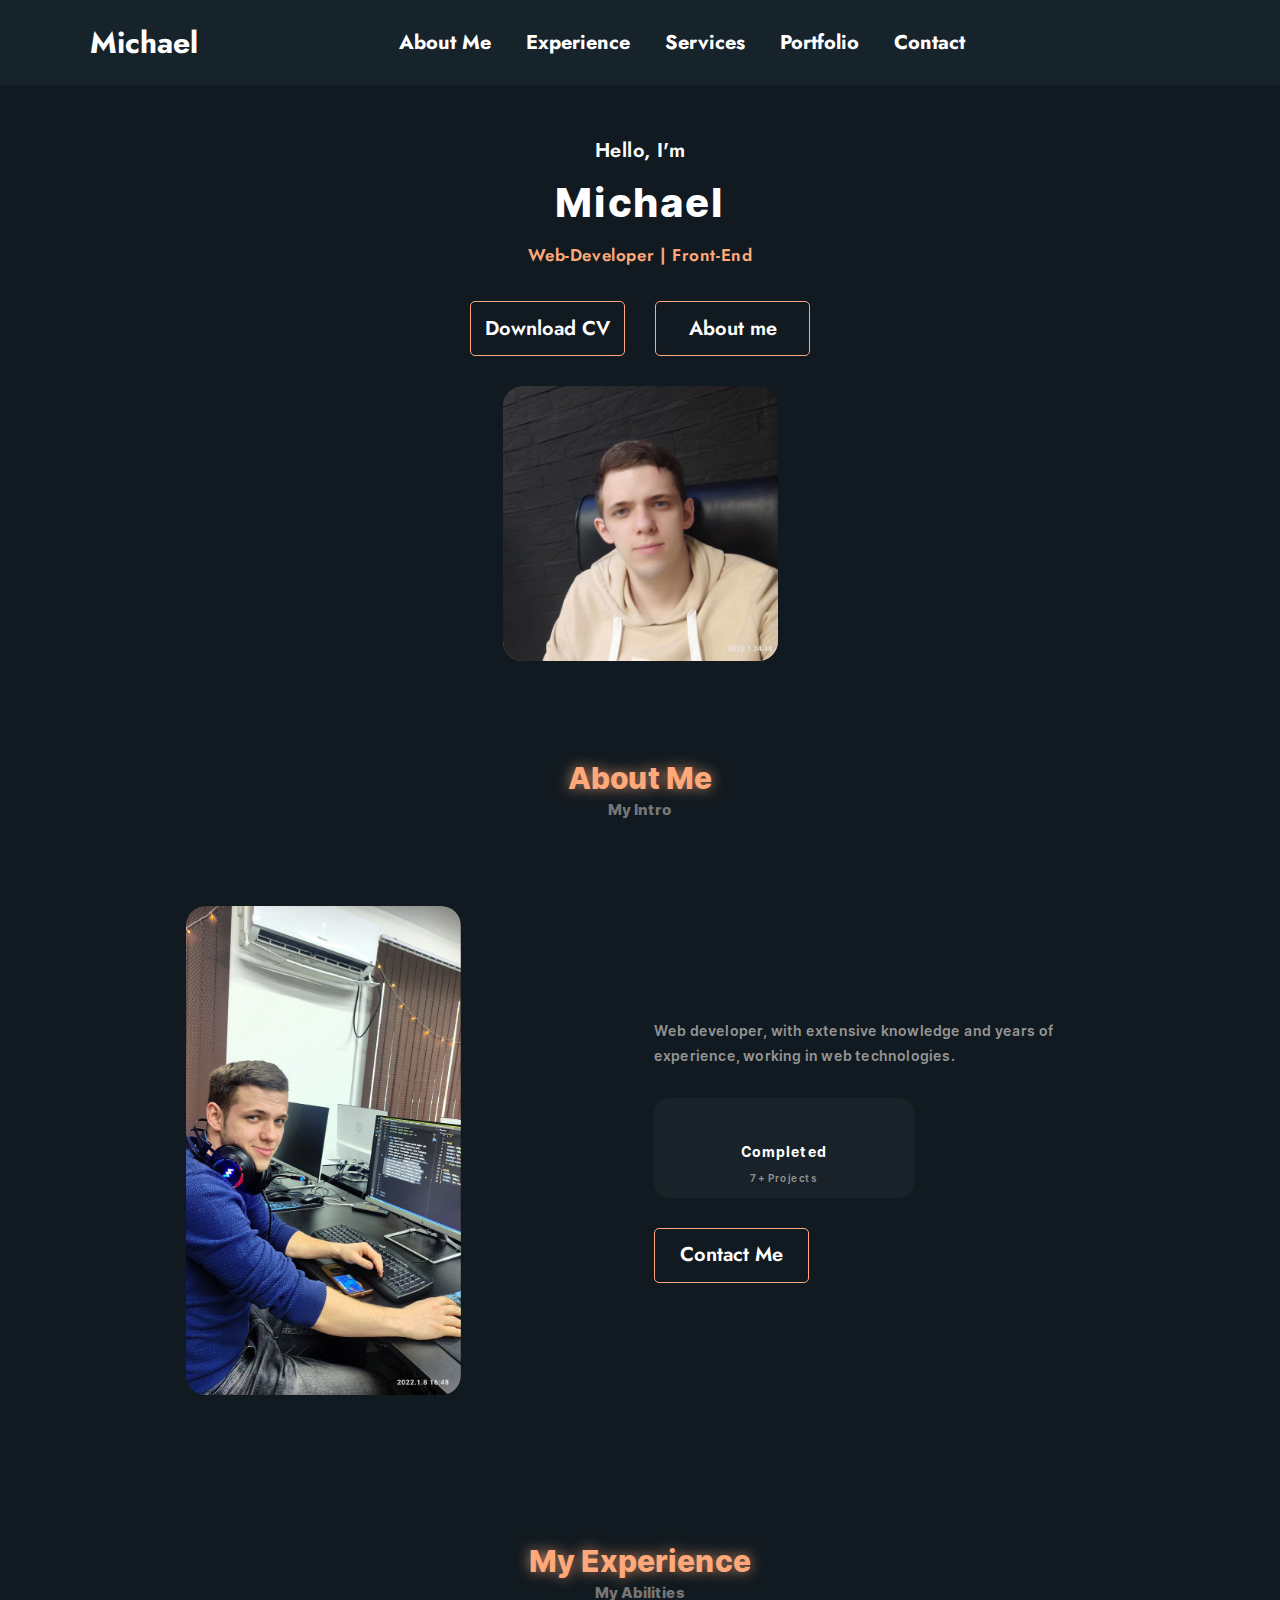
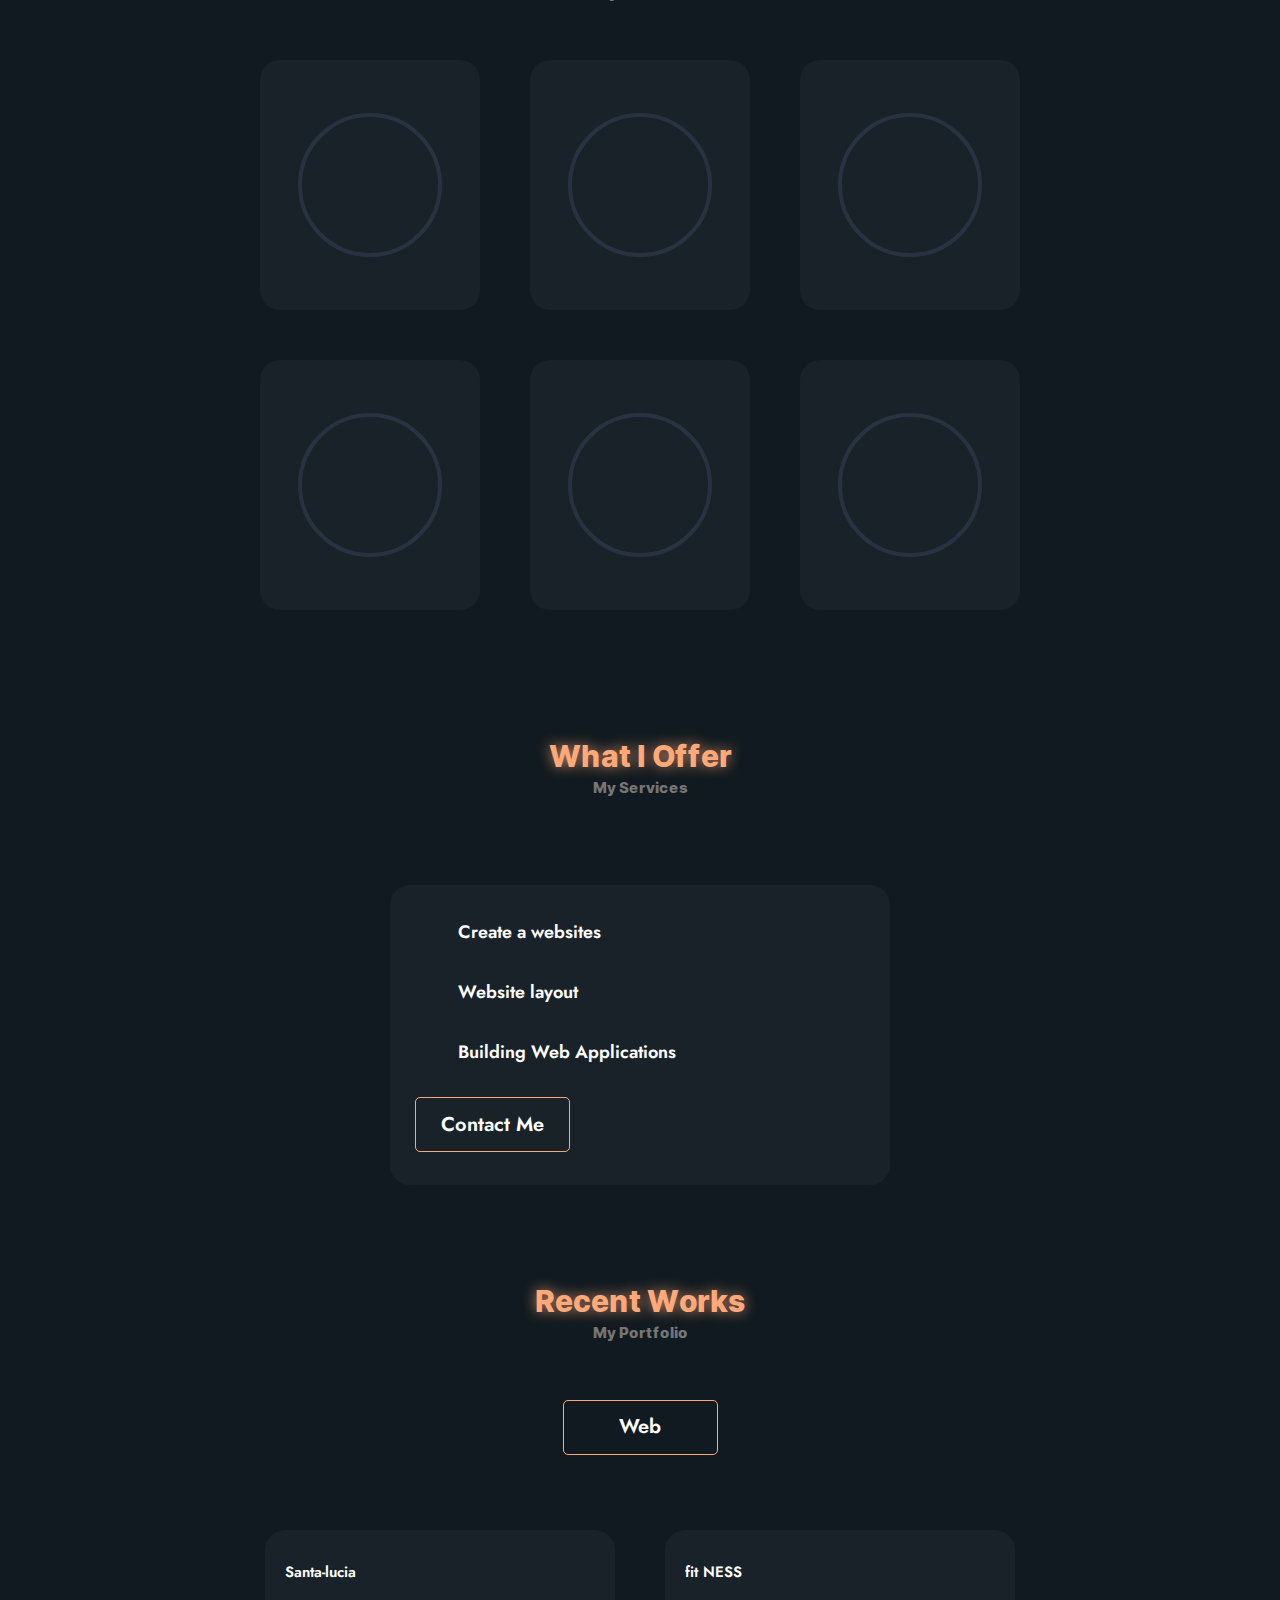
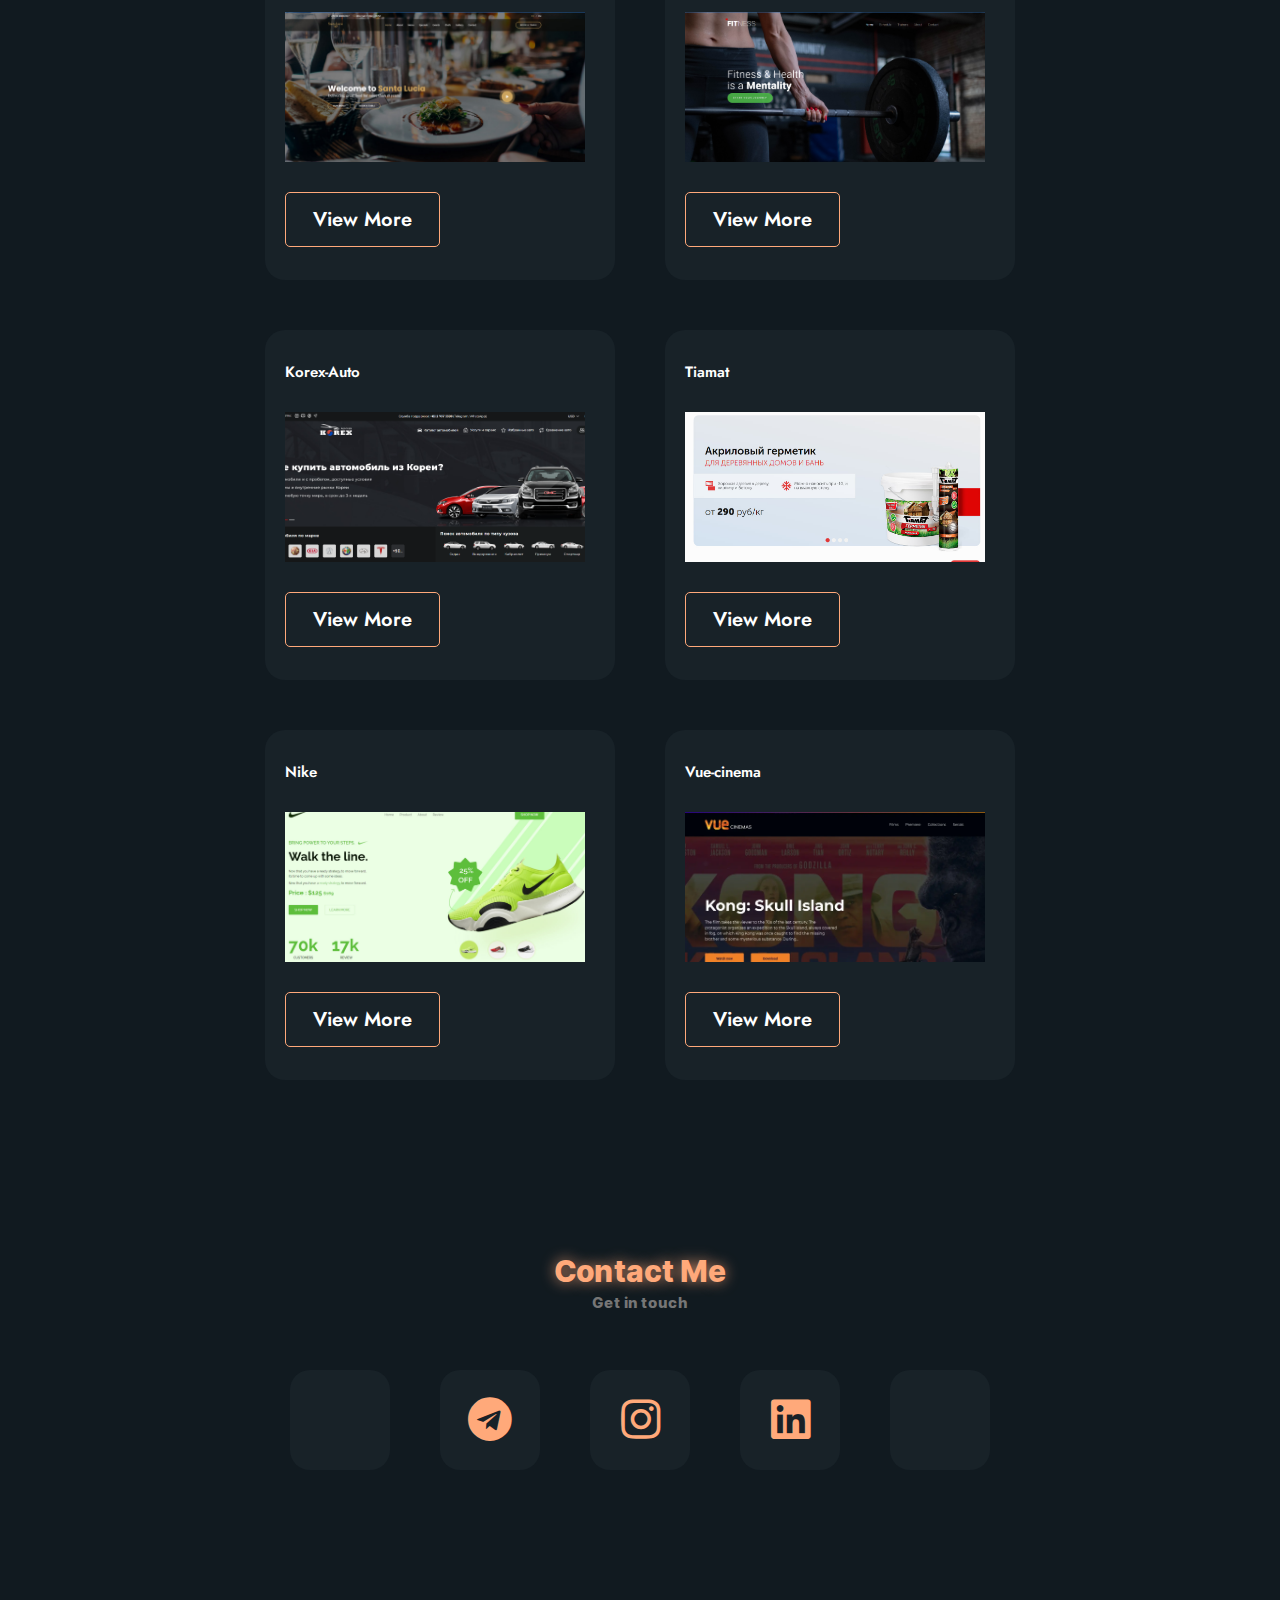
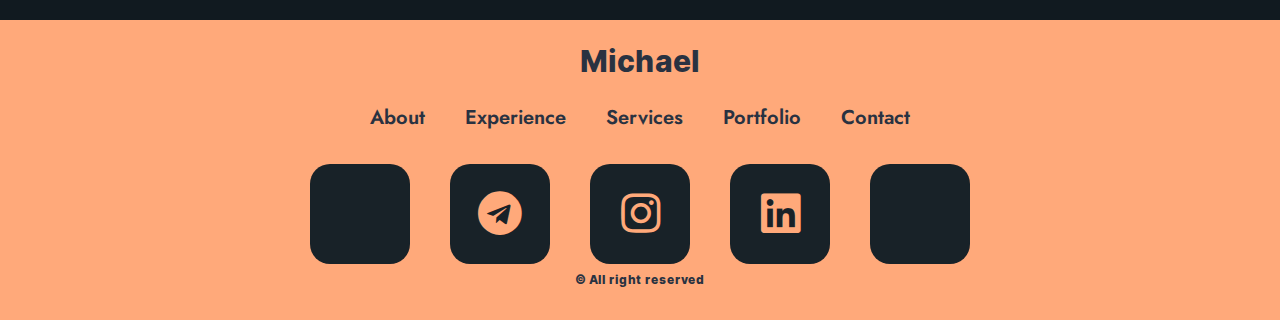
==== commit bf7f3ac2: "response" ====
--- a/index.html
+++ b/index.html
@@ -6,9 +6,10 @@
   <meta http-equiv="X-UA-Compatible" content="IE=edge">
   <meta name="viewport" content="width=device-width, initial-scale=1.0">
   <link rel="stylesheet" href="css/style.min.css?_v=20220903124744">
+  <link rel="stylesheet" href="./css/media.css">
   <link rel="shortcut icon" href="./img/logo-abm-original.svg" type="image/x-icon">
   <link rel="stylesheet" href="https://pro.fontawesome.com/releases/v5.15.2/css/all.css?_v=20220903124744" />
-  <title>Kudaritckiy Mikhail</title>
+  <title>Michael</title>
 </head>
 
 <body class="body ">
@@ -24,6 +25,11 @@
           <button type="button" class="header__link portfolio-btn">Portfolio</button>
           <button type="button" class="header__link contacts-btn">Contact</button>
         </ul>
+        <div class="burger_menu">
+          <div class="stick stick-1"></div>
+          <div class="stick stick-2"></div>
+          <div class="stick stick-3"></div>
+        </div>
         <i class="fal fa-cog header__settings"></i>
       </nav>
       <div class="header__setting-window">
@@ -52,7 +58,8 @@
           <button class="button about-btn">About me</button>
         </div>
         <div class="intro__img">
-          <picture><source srcset="./img/photo.jpg" type="image/webp"><img src="./img/photo.jpg" alt=""></picture>
+          <picture>
+            <source srcset="./img/photo.jpg" type="image/webp"><img src="./img/photo.jpg" alt=""></picture>
         </div>
       </div>
     </section>
@@ -64,7 +71,8 @@
         </div>
         <div class="about__bottom">
           <div class="about__left">
-            <picture><source srcset="./img/photo2.jpg" type="image/webp"><img src="./img/me-laptop.webp" alt=""></picture>
+            <picture>
+              <source srcset="./img/photo2.jpg" type="image/webp"><img src="./img/me-laptop.webp" alt=""></picture>
           </div>
           <div class="about__right">
             <p class="about__subtitle">
@@ -241,32 +249,44 @@
           <div class="portfolio__web">
             <div class="portfolio__item">
               <h3 class="portfolio__item-h3">Santa-lucia</h3>
-              <picture><source srcset="./img/santa-lucia.jpg" type="image/webp"><img src="./img/santa-lucia.jpg" alt="" class="portfolio__item-img"></picture>
+              <picture>
+                <source srcset="./img/santa-lucia.jpg" type="image/webp"><img src="./img/santa-lucia.jpg" alt=""
+                  class="portfolio__item-img"></picture>
               <a href="https://microman92.github.io/Santa-Lucia/" target="_blank" class="button">View More</a>
             </div>
             <div class="portfolio__item">
               <h3 class="portfolio__item-h3">fit NESS</h3>
-              <picture><source srcset="./img/fitnes.png" type="image/webp"><img src="./img/fitnes.png" alt="" class="portfolio__item-img"></picture>
+              <picture>
+                <source srcset="./img/fitnes.png" type="image/webp"><img src="./img/fitnes.png" alt=""
+                  class="portfolio__item-img"></picture>
               <a href="https://microman92.github.io/fit-nEss/" target="_blank" class="button">View More</a>
             </div>
             <div class="portfolio__item">
               <h3 class="portfolio__item-h3">Korex-Auto</h3>
-              <picture><source srcset="./img/auto.png" type="image/webp"><img src="./img/auto.png" alt="" class="portfolio__item-img"></picture>
+              <picture>
+                <source srcset="./img/auto.png" type="image/webp"><img src="./img/auto.png" alt=""
+                  class="portfolio__item-img"></picture>
               <a href="https://microman92.github.io/Korex-Auto/" target="_blank" class="button">View More</a>
             </div>
             <div class="portfolio__item">
               <h3 class="portfolio__item-h3">Tiamat</h3>
-              <picture><source srcset="./img/tiamat.jpg" type="image/webp"><img src="./img/tiamat.jpg" alt="" class="portfolio__item-img"></picture>
+              <picture>
+                <source srcset="./img/tiamat.jpg" type="image/webp"><img src="./img/tiamat.jpg" alt=""
+                  class="portfolio__item-img"></picture>
               <a href="https://microman92.github.io/Tiamat/" target="_blank" class="button">View More</a>
             </div>
             <div class="portfolio__item">
               <h3 class="portfolio__item-h3">Nike</h3>
-              <picture><source srcset="./img/nike.jpg" type="image/webp"><img src="./img/nike.jpg" alt="" class="portfolio__item-img"></picture>
+              <picture>
+                <source srcset="./img/nike.jpg" type="image/webp"><img src="./img/nike.jpg" alt=""
+                  class="portfolio__item-img"></picture>
               <a href="https://microman92.github.io/nike-shoes/" target="_blank" class="button">View More</a>
             </div>
             <div class="portfolio__item">
               <h3 class="portfolio__item-h3">Vue-cinema</h3>
-              <picture><source srcset="./img/vue-cinema.webp" type="image/webp"><img src="./img/vue-cinema.jpg" alt="" class="portfolio__item-img"></picture>
+              <picture>
+                <source srcset="./img/vue-cinema.webp" type="image/webp"><img src="./img/vue-cinema.jpg" alt=""
+                  class="portfolio__item-img"></picture>
               <a href="https://microman92.github.io/vueee-cinemaaa/#!" target="_blank" class="button">View More</a>
             </div>
           </div>
@@ -330,6 +350,9 @@
       </div>
       <p class="footer__creator">© All right reserved</p>
     </div>
+
+    <script src="https://code.jquery.com/jquery-3.7.0.slim.min.js"
+      integrity="sha256-tG5mcZUtJsZvyKAxYLVXrmjKBVLd6VpVccqz/r4ypFE=" crossorigin="anonymous"></script>
   </footer>
 
 
@@ -349,4 +372,4 @@
   <script src="js/app.min.js?_v=20220903124744"></script>
 </body>
 
-</html>
+</html>--- a/css/style.min.css
+++ b/css/style.min.css
@@ -135,10 +135,8 @@
 ul,
 var,
 video {
-    margin        : 0;
-    padding       : 0;
-    font-size     : 100%;
-    vertical-align: baseline
+    margin : 0;
+    padding: 0;
 }
 
 a {
@@ -267,7 +265,8 @@
     align-items      : center;
     -webkit-box-pack : justify;
     -ms-flex-pack    : justify;
-    justify-content  : space-between
+    justify-content  : space-between;
+    position         : relative;
 }
 
 .header__logo-link {
@@ -276,7 +275,9 @@
     font-weight: 700;
     font-size  : 30px;
     line-height: 32px;
-    color      : #fff
+    color      : #fff;
+    position   : relative;
+    z-index    : 5;
 }
 
 .header__list {
@@ -497,6 +498,187 @@
     border-radius: 20px;
 }
 
+.burger_menu {
+    width          : 50px;
+    height         : 50px;
+    position       : absolute;
+    display        : none;
+    flex-direction : column;
+    align-items    : center;
+    justify-content: center;
+    top            : 15px;
+    right          : 100px;
+    cursor         : pointer;
+}
+
+
+
+.stick {
+    width           : 50px;
+    height          : 2px;
+    border-radius   : 4px;
+    margin-bottom   : 15px;
+    background-color: #ffa97a;
+    display         : inline-block;
+}
+
+.stick:last-child {
+    margin-bottom: 15px;
+}
+
+.stick-1.open {
+    animation: stick-1-open .6s ease-out forwards;
+}
+
+.stick-2.open {
+    animation: stick-2-open .6s linear forwards;
+}
+
+.stick-3.open {
+    animation: stick-3-open .6s linear forwards;
+}
+
+@keyframes stick-1-open {
+    0% {
+        width: 50px;
+    }
+
+    40% {
+        background-color: #ff1456;
+        width           : 8px;
+        transform       : translate(40px, 0px);
+    }
+
+    75%,
+    80% {
+        width                    : 8px;
+        transform                : translate(40px, -50px);
+        animation-timing-function: cubic-bezier(0, 1, 1, 1);
+    }
+
+    100% {
+        background-color: #ff1456;
+        width           : 8px;
+        transform       : translate(40px, 30px) rotate(38deg);
+    }
+}
+
+@keyframes stick-2-open {
+    80% {
+        background-color: #ffa97a;
+        transform       : translate(0px, 0px) rotate(0deg);
+    }
+
+    100% {
+        background-color: #ff1456;
+        transform       : translate(8px, 0px) rotate(40deg);
+    }
+}
+
+@keyframes stick-3-open {
+    80% {
+        background-color: #ffa97a;
+        transform       : translate(0px, 0px) rotate(0deg);
+    }
+
+    100% {
+        background-color: #ff1456;
+        transform       : translate(8px, -20px) rotate(-40deg);
+    }
+}
+
+.stick-1.close {
+    width    : 8px;
+    transform: translate(27px, 26px);
+    animation: stick-1-close .6s ease-out forwards;
+}
+
+.stick-2.close {
+    transform: translate(0px, 0px) rotate(40deg);
+    animation: stick-2-close .6s ease-out forwards;
+}
+
+.stick-3.close {
+    transform: translate(0px, -23px) rotate(-40deg);
+    animation: stick-3-close .6s ease-out forwards;
+}
+
+@keyframes stick-1-close {
+
+    0%,
+    70% {
+        width: 0px;
+    }
+
+    100% {
+        width    : 50px;
+        transform: translate(0, 0);
+    }
+}
+
+@keyframes stick-2-close {
+    0% {
+        background-color: #ff1456;
+        width           : 50px;
+    }
+
+    20% {
+        background-color: #ff1456;
+        width           : 8px;
+        transform       : translate(0, 0px) rotate(40deg);
+    }
+
+    40% {
+        background-color: #ffa97a;
+        width           : 0px;
+    }
+
+    65% {
+        transform                : translate(0, -70px);
+        animation-timing-function: cubic-bezier(0, 1, 1, 1);
+    }
+
+    80% {
+        width: 0px;
+    }
+
+    100% {
+        width    : 50px;
+        transform: translate(0, 0px);
+    }
+}
+
+@keyframes stick-3-close {
+    0% {
+        background-color: #ff1456;
+        width           : 80px;
+    }
+
+    20% {
+        background-color: #ff1456;
+        width           : 8px;
+        transform       : translate(0, -23px) rotate(-40deg);
+    }
+
+    40% {
+        background-color: #ffa97a;
+    }
+
+    65% {
+        transform                : translate(0, -93px);
+        animation-timing-function: cubic-bezier(0, 1, 1, 1);
+    }
+
+    90% {
+        width: 8px;
+    }
+
+    100% {
+        width    : 50px;
+        transform: translate(0, 0px);
+    }
+}
+
 .about__content {
     display              : -webkit-box;
     display              : -ms-flexbox;
@@ -1411,4 +1593,8 @@
     font-size  : 12px;
     line-height: 32px;
     color      : #293241
+}
+
+button {
+    padding: 0;
 }--- a/css/media.css
+++ b/css/media.css
@@ -0,0 +1,132 @@
+@media(max-width:1200px) {}
+
+@media(max-width:992px) {
+    .header__list {
+        position       : absolute;
+        width          : 150px;
+        height         : 100vh;
+        flex-direction : column;
+        justify-content: flex-start;
+        gap            : 30px;
+        top            : 0px;
+        background     : #17232b;
+        left           : -200%;
+        padding-top    : 80px;
+        transition     : 0.4s ease-in-out;
+    }
+
+    .header__list.open {
+        left: 0;
+
+    }
+
+    .burger_menu {
+        display: block;
+        order  : 1;
+        right  : 60px;
+    }
+
+}
+
+@media(max-width:768px) {
+    .about__bottom {
+        flex-direction: column;
+        align-items   : center;
+    }
+
+    .about__right {
+        flex-direction: column;
+        align-items   : center;
+        text-align    : center;
+    }
+
+    .about__subtitle {
+        margin-top: 20px;
+    }
+
+    .contacts__items {
+        flex-wrap: wrap;
+    }
+
+    .footer__items {
+        flex-wrap: wrap;
+    }
+
+    .footer__list {
+        flex-wrap: wrap;
+    }
+
+    .portfolio__web {
+        gap                  : 20px;
+        grid-template-columns: 1fr;
+    }
+
+    .portfolio__sectoion {
+        width: 100%;
+    }
+
+    .footer {
+        height: initial;
+    }
+
+    .offer__item {
+        align-items: center;
+    }
+
+    .portfolio__sectoion {
+        height: 2150px;
+    }
+}
+
+@media(max-width:576px) {
+    .about__right {
+        width: 100%;
+    }
+
+    .offer__item {
+        width: 100%;
+    }
+}
+
+@media(max-width:375px) {
+    .intro__buttons {
+        flex-direction: column;
+    }
+
+    .title {
+        width: 100%;
+    }
+
+    .header__setting-modal {
+        width : 100%;
+        height: 400px;
+    }
+
+    .button {
+        width: 130px;
+    }
+
+    .footer__items {
+        max-width: 240px;
+    }
+
+    .footer__item {
+        margin-bottom: 0;
+    }
+
+    .contacts__item {
+        width     : 50px;
+        height    : 50px;
+        margin-top: 0px;
+    }
+
+    .contacts__item i {
+        font-size: 25px;
+    }
+
+    .contacts__content {
+        margin-top: 50px;
+    }
+}
+
+@media(max-width:320px) {}